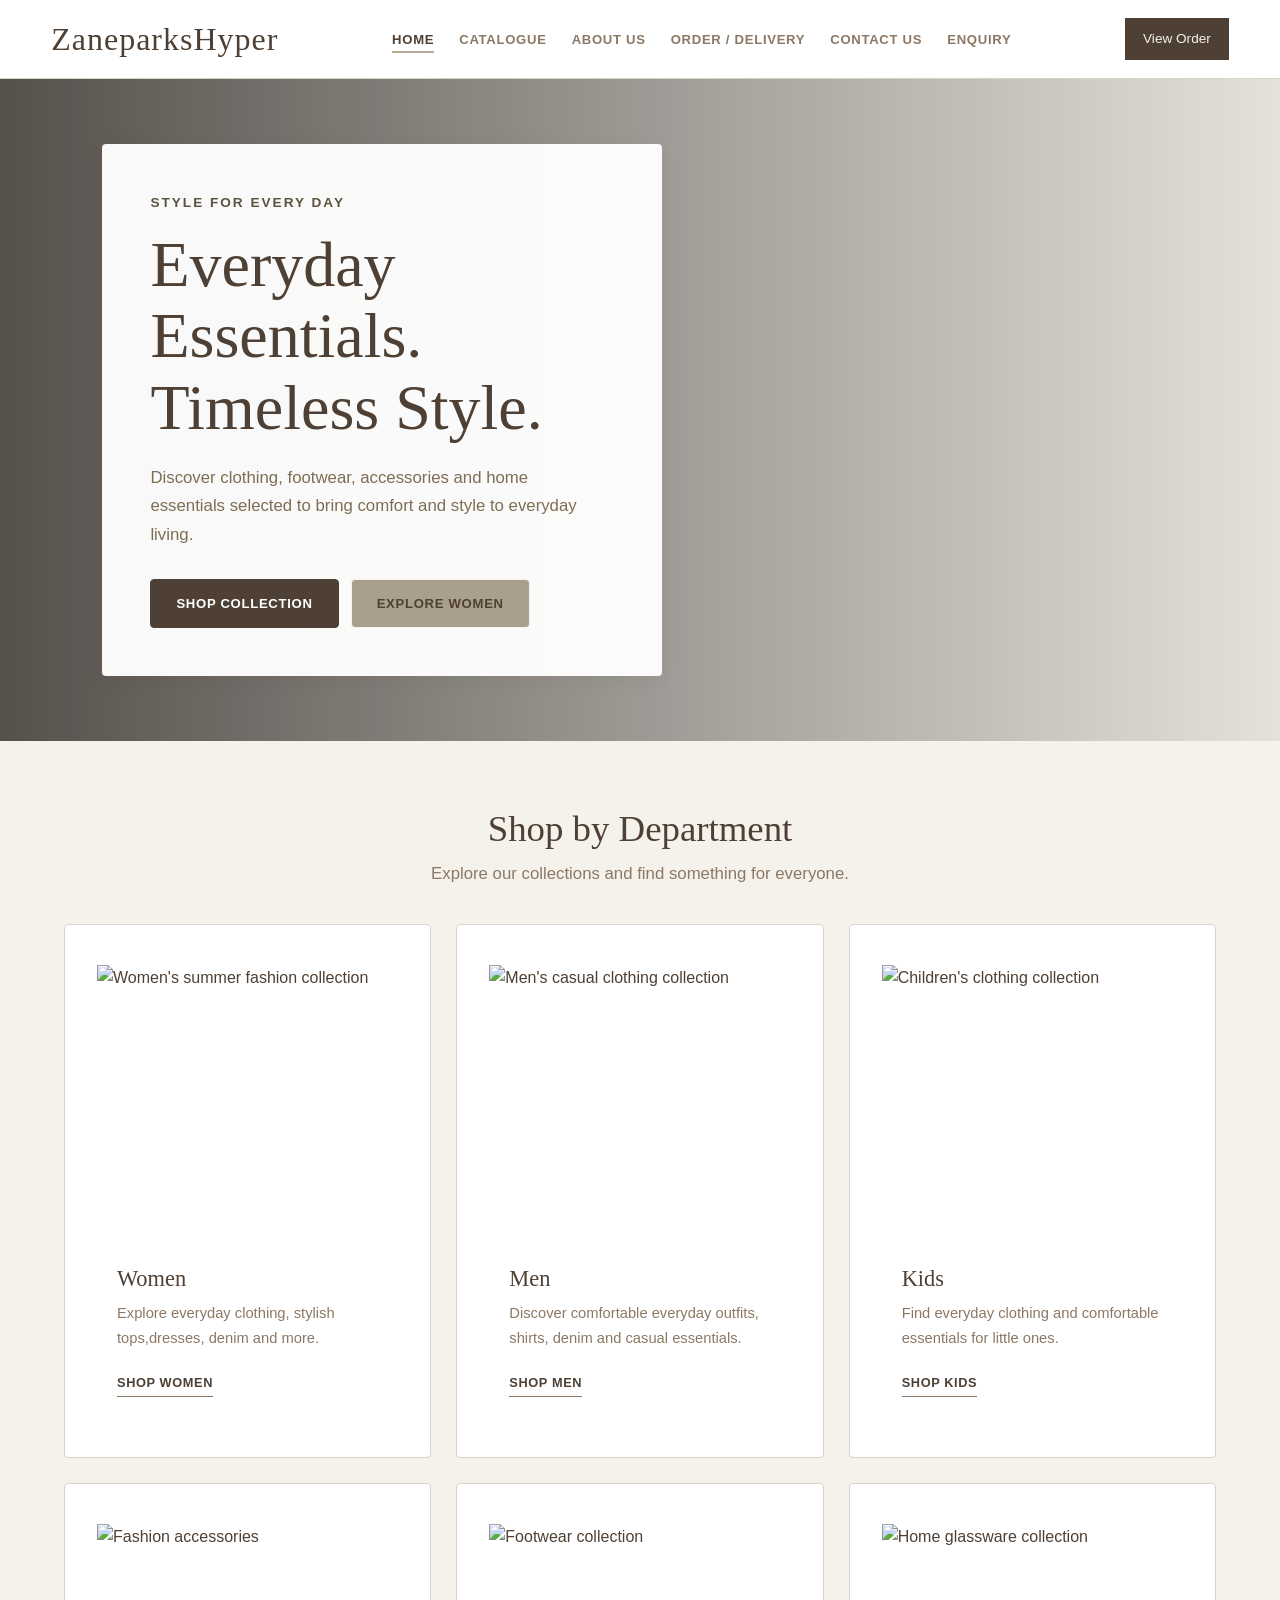
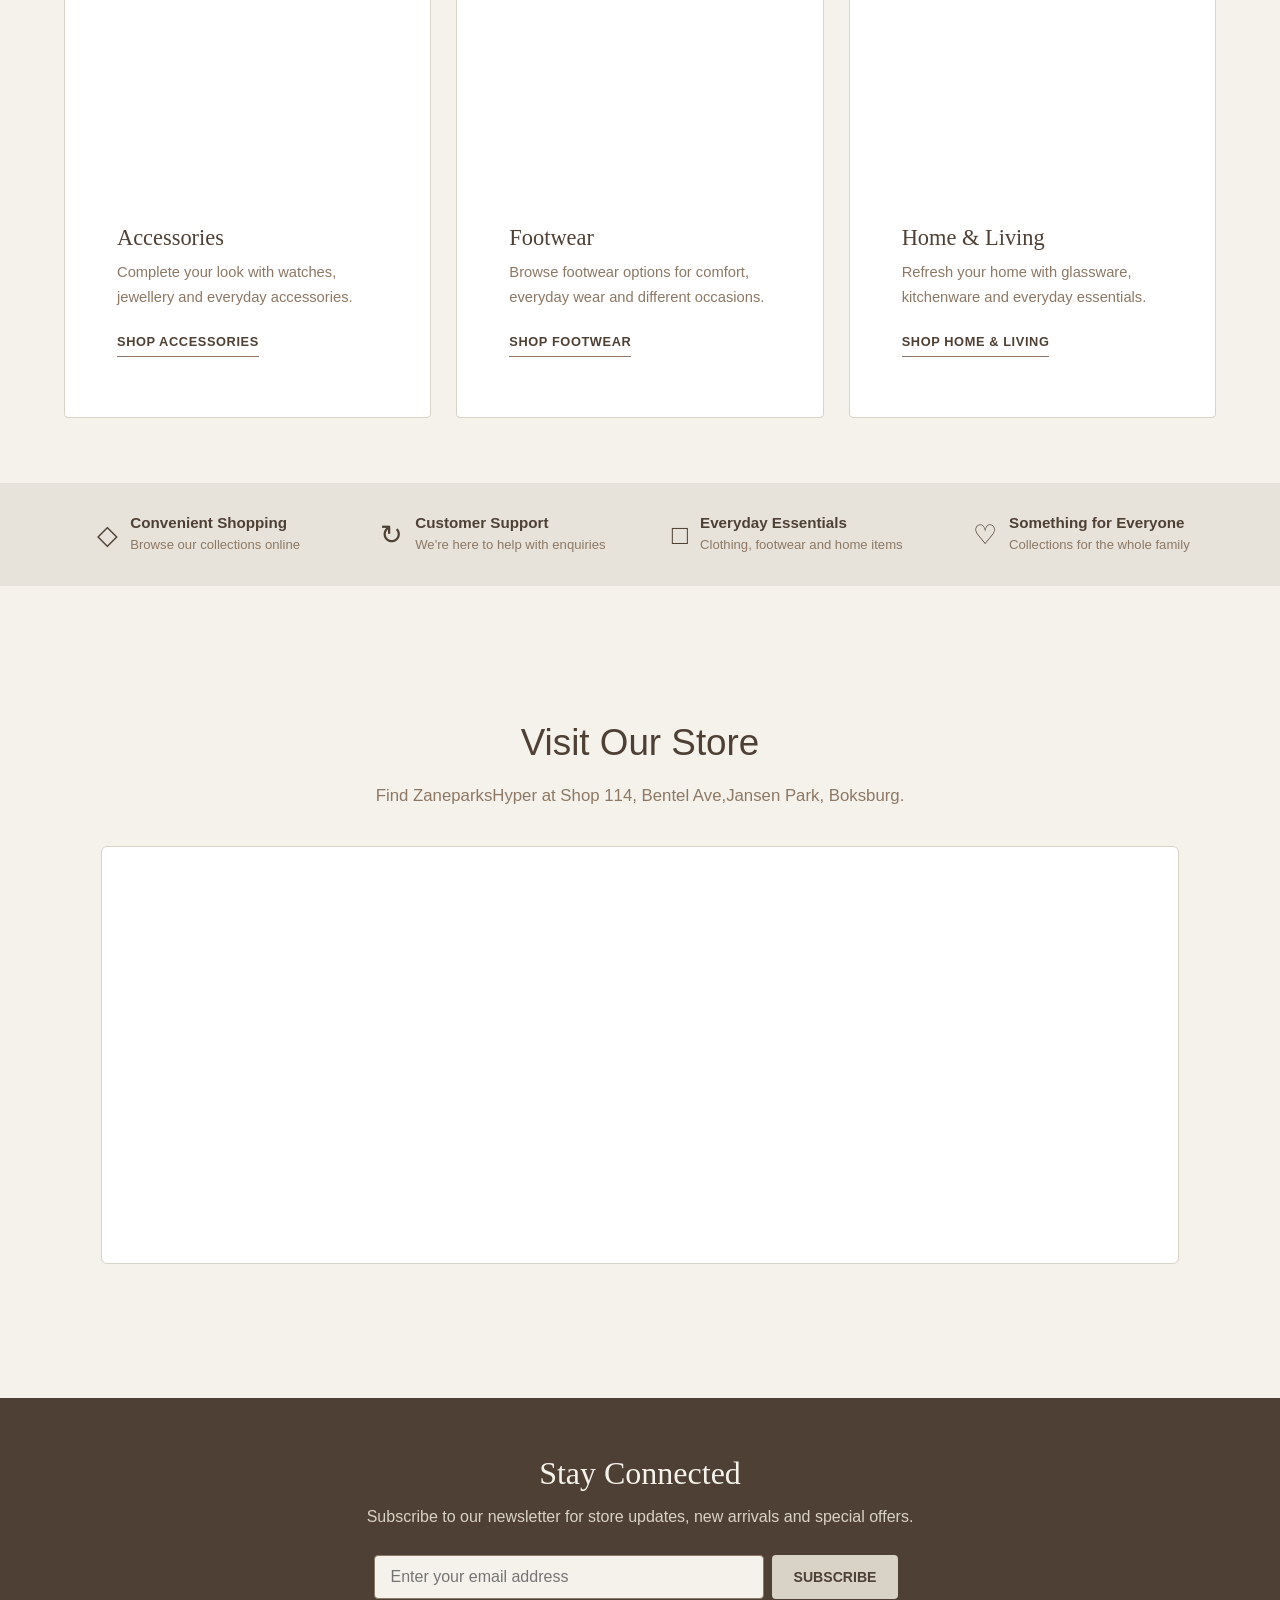
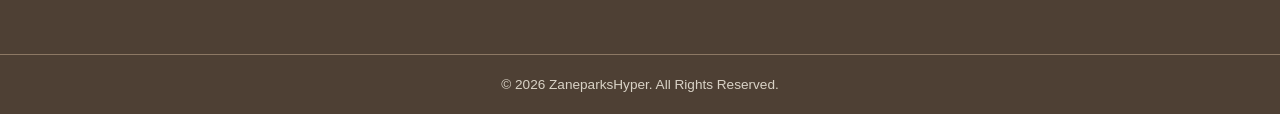
==== index.html @ 236a752f "update all systems" ====
<!DOCTYPE html>
<html lang="en">
<head>
<meta charset="UTF-8">
<meta name="viewport" content="width=device-width, initial-scale=1.0">
<title>ZaneparksHyper | Fashion, Footwear &amp; Home Essentials</title>
<meta name="description" content="Discover clothing, footwear, accessories, kids' fashion and home essentials at ZaneparksHyper in South Africa.">
<meta name="keywords" content="ZaneparksHyper, South African retail, clothing, footwear, accessories, kids, home essentials">
<link rel="stylesheet" href="css\styles.css">
<style>
:root {
    --page-bg: #F5F2EC;
    --text: #4E4034;
    --muted: #8C7864;
    --border: #D9D2C6;
    --hover: #B7A996;
    --white: #FFFFFF;
}
* {
    box-sizing: border-box;
}
html {
    scroll-behavior: smooth;
}
body {
    margin: 0;
    background: #F5F2EC;
    color: #4E4034;
    font-family: "Source Sans Pro", Arial, sans-serif;
    line-height: 1.6;
}
img {
    display: block;
    width: 100%;
    height: auto;
}
a {
    color: inherit;
}
.Global-header {
    background: #ffff;
    padding: 18px 4%;
    border-bottom: 1px solid #D9D2C6;
}
.header-container {
    max-width: 1400px;
    margin: auto;
    display: flex;
    justify-content: space-between;
    align-items: center;
    gap: 25px;
}
.brand-logo {
    flex-shrink: 0;
}
.brand-logo h1 {
    font-family: Georgia, serif;
    font-weight: normal;
    font-size: 2rem;
     letter-spacing: 1px;
    margin: 0;
    color: #4E4034;
}
.nav-link ul {
    display: flex;
    align-items: center;
    flex-wrap: wrap;
    gap: 25px;
    list-style: none;
    padding: 0;
    margin: 0;
}
.nav-link a {
    text-decoration: none;
    color: #8C7864;
    font-size: 0.82rem;
    font-weight: 600;
    text-transform: uppercase;
    letter-spacing: 0.7px;
    transition: color 0.3s ease;
}
.nav-link a:hover,.nav-link a:focus,.nav-link a.active {
    color: #4E4034;
}
.header-actions a {
    display: inline-block;
    text-decoration: none;
    color: #F5F2EC;
    background: #4E4034;
    padding: 10px 18px;
    font-size: 0.85rem;
    transition: background 0.3s ease;
}
.header-actions a:hover {
    background: #8C7864;
}
.hero-showcase {
    min-height: 470px;
    display: flex;
    align-items: center;
    padding: 65px 8%;
    background:
        linear-gradient(90deg, rgba(35, 29, 24, 0.76), rgba(35, 29, 24, 0.08)),
        url("assets\women dress.jpg") center 35% / cover no-repeat;
}
.hero-content-box {
    width: 100%;
    max-width: 1300px;
    margin: auto;
}
.hero-text {
    max-width: 560px;
    color: #605656;
        }
.hero-tagline {
    display: block;
    text-transform: uppercase;
    letter-spacing: 2px;
    font-size: 0.85rem;
    margin-bottom: 15px;
    color: #5c533f;
}
.hero-text h2 {
    font-family: Georgia, serif;
    font-weight: normal;
    font-size: clamp(2.5rem, 5vw, 4rem);
    line-height: 1.12;
    margin: 0 0 20px;
}
.hero-text p {
    font-size: 1.05rem;
    max-width: 430px;
    margin-bottom: 30px;
    color: #7d6e53;
}
.hero-actions {
    display: flex;
    flex-wrap: wrap;
    gap: 12px;
}
.btn {
    display: inline-block;
    text-decoration: none;
    text-align: center;
    padding: 13px 25px;
    font-size: 0.82rem;
    font-weight: bold;
    text-transform: uppercase;
    letter-spacing: 0.7px;
    transition: all 0.3s ease;
}
.btn-primary {
    background: #4E4034;
    color: #FFFFFF;
    border: 1px solid #4E4034;
}
.btn-primary:hover {
    background: #8C7864;
    border-color: #8C7864;
}
.btn-light {
    background: #a99f8c;
    color: #4E4034;
    border: 1px solid #F5F2EC;
}
.btn-light:hover {
    background: #afaba4;
}
.homepage-main-content {
    max-width: 1400px;
    margin: 65px auto;
    padding: 0 5%;
}
.section-heading {
    text-align: center;
    margin-bottom: 35px;
}
.section-title {
    font-family: Georgia, serif;
    font-weight: normal;
    font-size: 2.3rem;
    margin: 0 0 8px;
    color: #4E4034;
}
.section-subtitle {
    color: #8C7864;
    margin: 0;
}
.catalogue-cards-container {
    display: grid;
    grid-template-columns: repeat(3, minmax(0, 1fr));
    gap: 25px;
}
.catalogue-card {
    background: #FFFFFF;
    overflow: hidden;
    border: 1px solid #D9D2C6;
    transition: transform 0.3s ease, box-shadow 0.3s ease;
}
.catalogue-card:hover {
    transform: translateY(-4px);
    box-shadow: 0 8px 20px rgba(78, 64, 52, 0.12);
}
.catalogue-card img {
    width: 100%;
    height: 280px;
    object-fit: cover;
    object-position: center;
}
.card-body {
    padding: 20px;
}
.card-body h3 {
    font-family: Georgia, serif;
    font-size: 1.4rem;
    font-weight: normal;
    margin: 0 0 8px;
}
.card-body p {
    color: #8C7864;
    font-size: 0.92rem;
    margin: 0 0 18px;
}
.card-cta-link {
    display: inline-block;
    color: #4E4034;
    text-decoration: none;
    text-transform: uppercase;
    font-weight: bold;
    font-size: 0.8rem;
    letter-spacing: 0.6px;
    border-bottom: 1px solid #8C7864;
    padding-bottom: 3px;
}
.card-cta-link:hover {
    color: #8C7864;
}
.benefits-section {
    background: #E8E3DA;
    padding: 30px 5%;
    margin-top: 65px;
}
.benefits-container {
    max-width: 1300px;
    margin: auto;
    display: grid;
    grid-template-columns: repeat(4, 1fr);
    gap: 25px;
}
.benefit-item {
    display: flex;
    align-items: center;
    justify-content: center;
    gap: 12px;
    text-align: left;
}
.benefit-icon {
    font-size: 1.7rem;
}
.benefit-item h3 {
    font-size: 0.95rem;
    margin: 0;
    font-weight: 600;
}
.benefit-item p {
    font-size: 0.82rem;
    color: #8C7864;
    margin: 2px 0 0;
}
.store-location-section {
    margin: 70px auto;
}
.store-location-container {
    max-width: 1200px;
    margin: auto;
    padding: 0 5%;
}
.store-map-wrapper {
    margin-top: 30px;
    border: 1px solid #D9D2C6;
    background: #FFFFFF;
    padding: 8px;
}
.store-map-wrapper iframe {
    display: block;
    width: 100%;
    height: 400px;
    border: 0;
    }
.global-footer {
    background: #4E4034;
    color: #F5F2EC;
    margin-top: 60px;
}
.footer-newsletter-section {
    max-width: 650px;
    margin: auto;
    padding: 55px 20px;
    text-align: center;
}
.footer-newsletter-section h2 {
    font-family: Georgia, serif;
    font-size: 2rem;
    font-weight: normal;
    margin: 0 0 10px;
}
.footer-newsletter-section p {
    color: #D9D2C6;
    margin-bottom: 25px;
}
.newsletter-inline-form {
    display: flex;
    flex-wrap: wrap;
    justify-content: center;
     gap: 8px;
}
.form-input {
    flex: 1 1 230px;
    min-width: 0;
    padding: 13px;
    border: 1px solid #8C7864;
    background: #F5F2EC;
    color: #4E4034;
}
.btn-submit {
    padding: 13px 22px;
    border: 0;
    background: #D9D2C6;
    color: #4E4034;
    font-weight: bold;
    text-transform: uppercase;
    cursor: pointer;
}
.btn-submit:hover {
    background: #B7A996;
}
.feedback-box {
    padding: 12px;
     margin-top: 15px;
    border-radius: 4px;
    font-size: 0.95rem;
    font-weight: bold;
    overflow-wrap: anywhere;
}
.feedback-box:empty {
    display: none;
}
.feedback-box.error-msg {
    background: #f8d7da;
    color: #721c24;
}
.feedback-box.loading-msg {
    background: #fff3cd;
    color: #856404;
}
.feedback-box.success-msg {
    background: #d4edda;
    color: #155724;
}
.footer-bottom-bar {
    border-top: 1px solid #8C7864;
    text-align: center;
    padding: 18px;
    color: #D9D2C6;
    font-size: 0.85rem;
}
.footer-bottom-bar p {
    margin: 0;
}
.visually-hidden {
    position: absolute;
    width: 1px;
    height: 1px;
    padding: 0;
    margin: -1px;
    overflow: hidden;
    clip: rect(0, 0, 0, 0);
    white-space: nowrap;
    border: 0;
}
@media (max-width: 900px) {
    .header-container {
        flex-direction: column;
    }
.nav-link ul {
    justify-content: center;
    gap: 15px;
}
.catalogue-cards-container {
    grid-template-columns: repeat(2, minmax(0, 1fr));
    }
.benefits-container {
    grid-template-columns: repeat(2, 1fr);
}
}
@media (max-width: 600px) {
    .Global-header {
        padding: 18px 15px;
    }
.brand-logo h1 {
    font-size: 1.7rem;
}
.nav-link ul {
    gap: 10px 15px;
}
.nav-link a {
    font-size: 0.75rem;
}
.hero-showcase {
    min-height: 430px;
    padding: 45px 22px;
    background-position: 60% center;
}
.hero-text h2 {
    font-size: 2.5rem;
}
.hero-text p {
    font-size: 0.95rem;
}
.homepage-main-content {
    margin: 45px auto;
    padding: 0 18px;
}
.section-title {
    font-size: 1.9rem;
}
.catalogue-cards-container {
    grid-template-columns: 1fr;
    gap: 20px;
}
.catalogue-card img {
    height: 300px;
}
.benefits-container {
    grid-template-columns: 1fr;
    gap: 22px;
}
.benefit-item {
    justify-content: flex-start;
}
.newsletter-inline-form {
    flex-direction: column;
}
.form-input,.btn-submit {
    width: 100%;
}
.store-map-wrapper iframe {
    height: 320px;
}
    }
</style>
</head>
<body>
    <header class="Global-header">
        <div class="header-container">
            <div class="brand-logo">
                <h1>ZaneparksHyper</h1>
            </div>
            <nav class="nav-link" aria-label="Main navigation">
                <ul>
                    <li><a href="index.html" class="active" aria-current="page">Home</a></li>
                    <li><a href="catalogue.html">Catalogue</a></li>
                    <li><a href="about_Us.html">About Us</a></li>
                    <li><a href="order.html">Order / Delivery</a></li>
                    <li><a href="contact.html">Contact Us</a></li>
                    <li><a href="enquiry.html">Enquiry</a></li>
                </ul>
            </nav>
            <div class="header-actions">
                <a href="order.html">View Order</a>
            </div>
        </div>
    </header>
    <main>
        <section class="hero-showcase" aria-labelledby="heroHeading">
            <div class="hero-content-box">
                <div class="hero-text">
                    <span class="hero-tagline">Style for Every Day</span>
                    <h2 id="heroHeading">Everyday Essentials. Timeless Style.</h2>
                    <p>Discover clothing, footwear, accessories and home essentials selected to bring comfort and style to everyday living.</p>
                    <div class="hero-actions">
                        <a href="catalogue.html" class="btn btn-primary">Shop Collection</a>
                        <a href="catalogue.html#women" class="btn btn-light">Explore Women</a>
                    </div>
                </div>
            </div>
        </section>
        <section class="homepage-main-content catalogue-grid-section" aria-labelledby="catalogueGridHeading">
            <div class="section-heading">
                <h2 id="catalogueGridHeading" class="section-title">Shop by Department</h2>
                <p class="section-subtitle"> Explore our collections and find something for everyone. </p>
            </div>
            <div class="catalogue-cards-container">
                <article class="catalogue-card">
                    <img src="assets\women clothing (2).jpg" alt="Women's summer fashion collection" loading="lazy">
                    <div class="card-body">
                        <h3>Women</h3>
                        <p>Explore everyday clothing, stylish tops,dresses, denim and more.</p>
                        <a href="catalogue.html#women" class="card-cta-link">Shop Women</a>
                    </div>
                </article>
                <article class="catalogue-card">
                    <img src="assets\Quater jersry.jpg" alt="Men's casual clothing collection"loading="lazy">
                    <div class="card-body">
                        <h3>Men</h3>
                        <p>Discover comfortable everyday outfits, shirts, denim and casual essentials.</p>
                        <a href="catalogue.html#men" class="card-cta-link"> Shop Men</a>
                    </div>
                </article>
                <article class="catalogue-card">
                <img src="assets\kids.jpg" alt="Children's clothing collection" loading="lazy">
                <div class="card-body">
                    <h3>Kids</h3>
                    <p>Find everyday clothing and comfortable essentials for little ones.</p>
                    <a href="catalogue.html#kids" class="card-cta-link">Shop Kids</a>
                </div>
            </article>
            <article class="catalogue-card">
                <img src="assets\earrings.jpg" alt="Fashion accessories" loading="lazy">
                <div class="card-body">
                    <h3>Accessories</h3>
                    <p>Complete your look with watches, jewellery and everyday accessories.</p>
                    <a href="catalogue.html#accessories" class="card-cta-link">Shop Accessories</a>
                </div>
            </article>
            <article class="catalogue-card">
                <img src="assets\Sandles.jpg" alt="Footwear collection" loading="lazy">
                <div class="card-body">
                    <h3>Footwear</h3>
                    <p> Browse footwear options for comfort, everyday wear and different occasions.</p>
                    <a href="catalogue.html#footwear" class="card-cta-link"> Shop Footwear</a>
                </div>
            </article>
            <article class="catalogue-card">
                <img src="assets\glassware.jpg" alt="Home glassware collection" loading="lazy">
                <div class="card-body">
                    <h3>Home &amp; Living</h3>
                    <p> Refresh your home with glassware, kitchenware and everyday essentials.</p>
                    <a href="catalogue.html#homeware" class="card-cta-link">Shop Home &amp; Living</a>
                </div>
            </article>
        </div>
    </section>
    <section class="benefits-section" aria-label="Our shopping benefits">
        <div class="benefits-container">
            <div class="benefit-item">
                <span class="benefit-icon" aria-hidden="true">◇</span>
                <div>
                    <h3>Convenient Shopping</h3>
                    <p>Browse our collections online</p>
                </div>
            </div>
            <div class="benefit-item">
                <span class="benefit-icon" aria-hidden="true">↻</span>
                <div>
                    <h3>Customer Support</h3>
                    <p>We're here to help with enquiries</p>
                </div>
            </div>
            <div class="benefit-item">
                <span class="benefit-icon" aria-hidden="true">□</span>
                <div>
                    <h3>Everyday Essentials</h3>
                    <p>Clothing, footwear and home items</p>
                </div>
            </div>
            <div class="benefit-item">
                <span class="benefit-icon" aria-hidden="true">♡</span>
                <div>
                    <h3>Something for Everyone</h3>
                    <p>Collections for the whole family</p>
                </div>
            </div>
        </div>
    </section>
    <section class="store-location-section" aria-labelledby="storeLocationHeading">
        <div class="store-location-container">
            <div class="section-heading">
                <h2 id="storeLocationHeading" class="section-title"> Visit Our Store</h2>
                <p class="section-subtitle">Find ZaneparksHyper at Shop 114, Bentel Ave,Jansen Park, Boksburg.</p>
            </div>
            <div class="store-map-wrapper">
                <iframe src="https://www.google.com/maps?q=Shop%20114%2C%20Bentel%20Ave%2C%20Jansen%20Park%2C%20Boksburg%2C%201462%2C%20South%20Africa&output=embed" title="Map showing the ZaneparksHyper store location in Boksburg" loading="lazy" allowfullscreen referrerpolicy="no-referrer-when-downgrade"></iframe>
            </div>
        </div>
    </section>
</main>
<footer class="global-footer">
    <section class="footer-newsletter-section" aria-labelledby="newsletterHeading">
        <div class="newsletter-content-box">
            <h2 id="newsletterHeading">Stay Connected</h2>
            <p> Subscribe to our newsletter for store updates, new arrivals and special offers.</p>
            <form id="storenewsletterform" class="newsletter-inline-form"novalidate>
                <label for="SubscriberEmail" class="visually-hidden">Email address</label>
                <input type="email" id="SubscriberEmail" name="email" class="form-input" placeholder="Enter your email address" autocomplete="email" required>
                <button type="submit" class="btn-submit">Subscribe</button>
                <p id="newsletterMessage" aria-live="polite"></p>
            </form>
            <div id="newsletterFeedback" class="feedback-box" role="status" aria-live="polite"></div>
        </div>
    </section>
    <div class="footer-bottom-bar">
        <p>&copy; 2026 ZaneparksHyper. All Rights Reserved.</p>
    </div>
</footer>
<script src="javascript/maps.js" defer></script>
<script src="javascript/newsletter.js" defer></script>
</body>
</html>
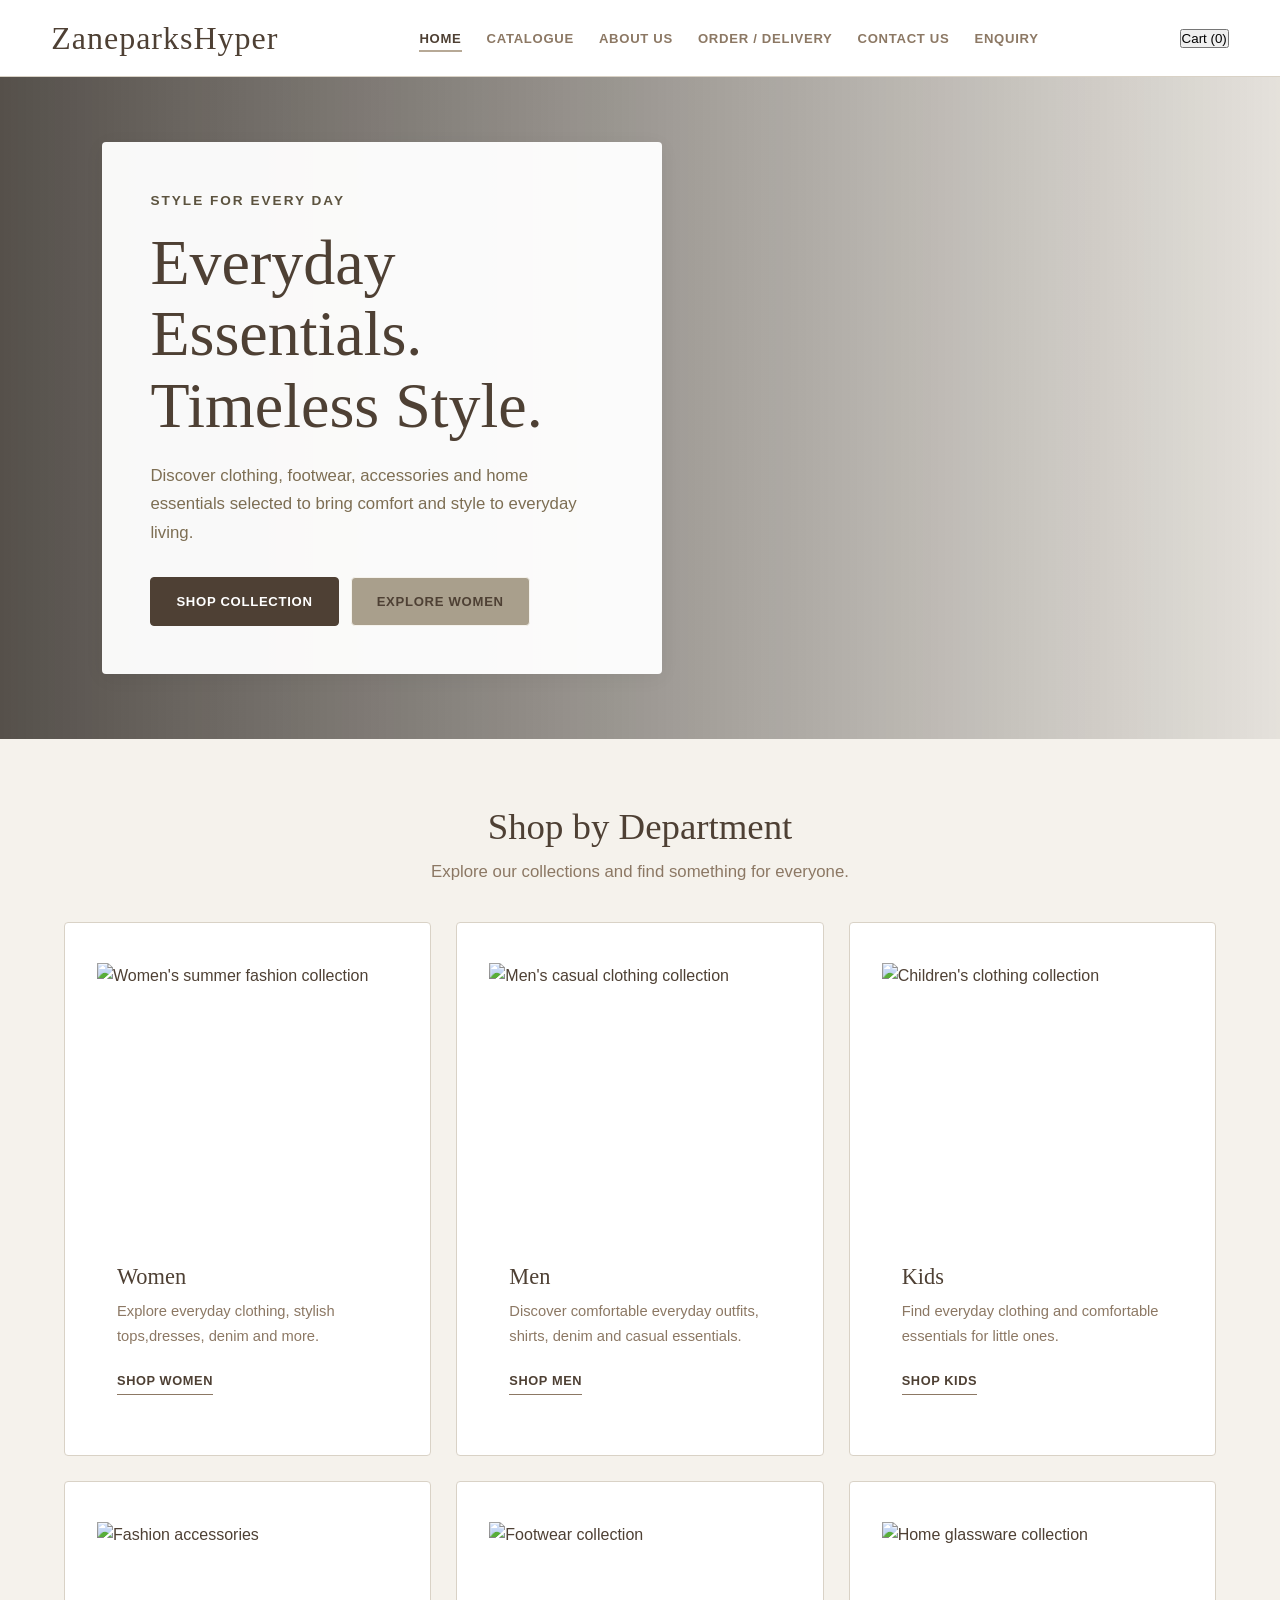
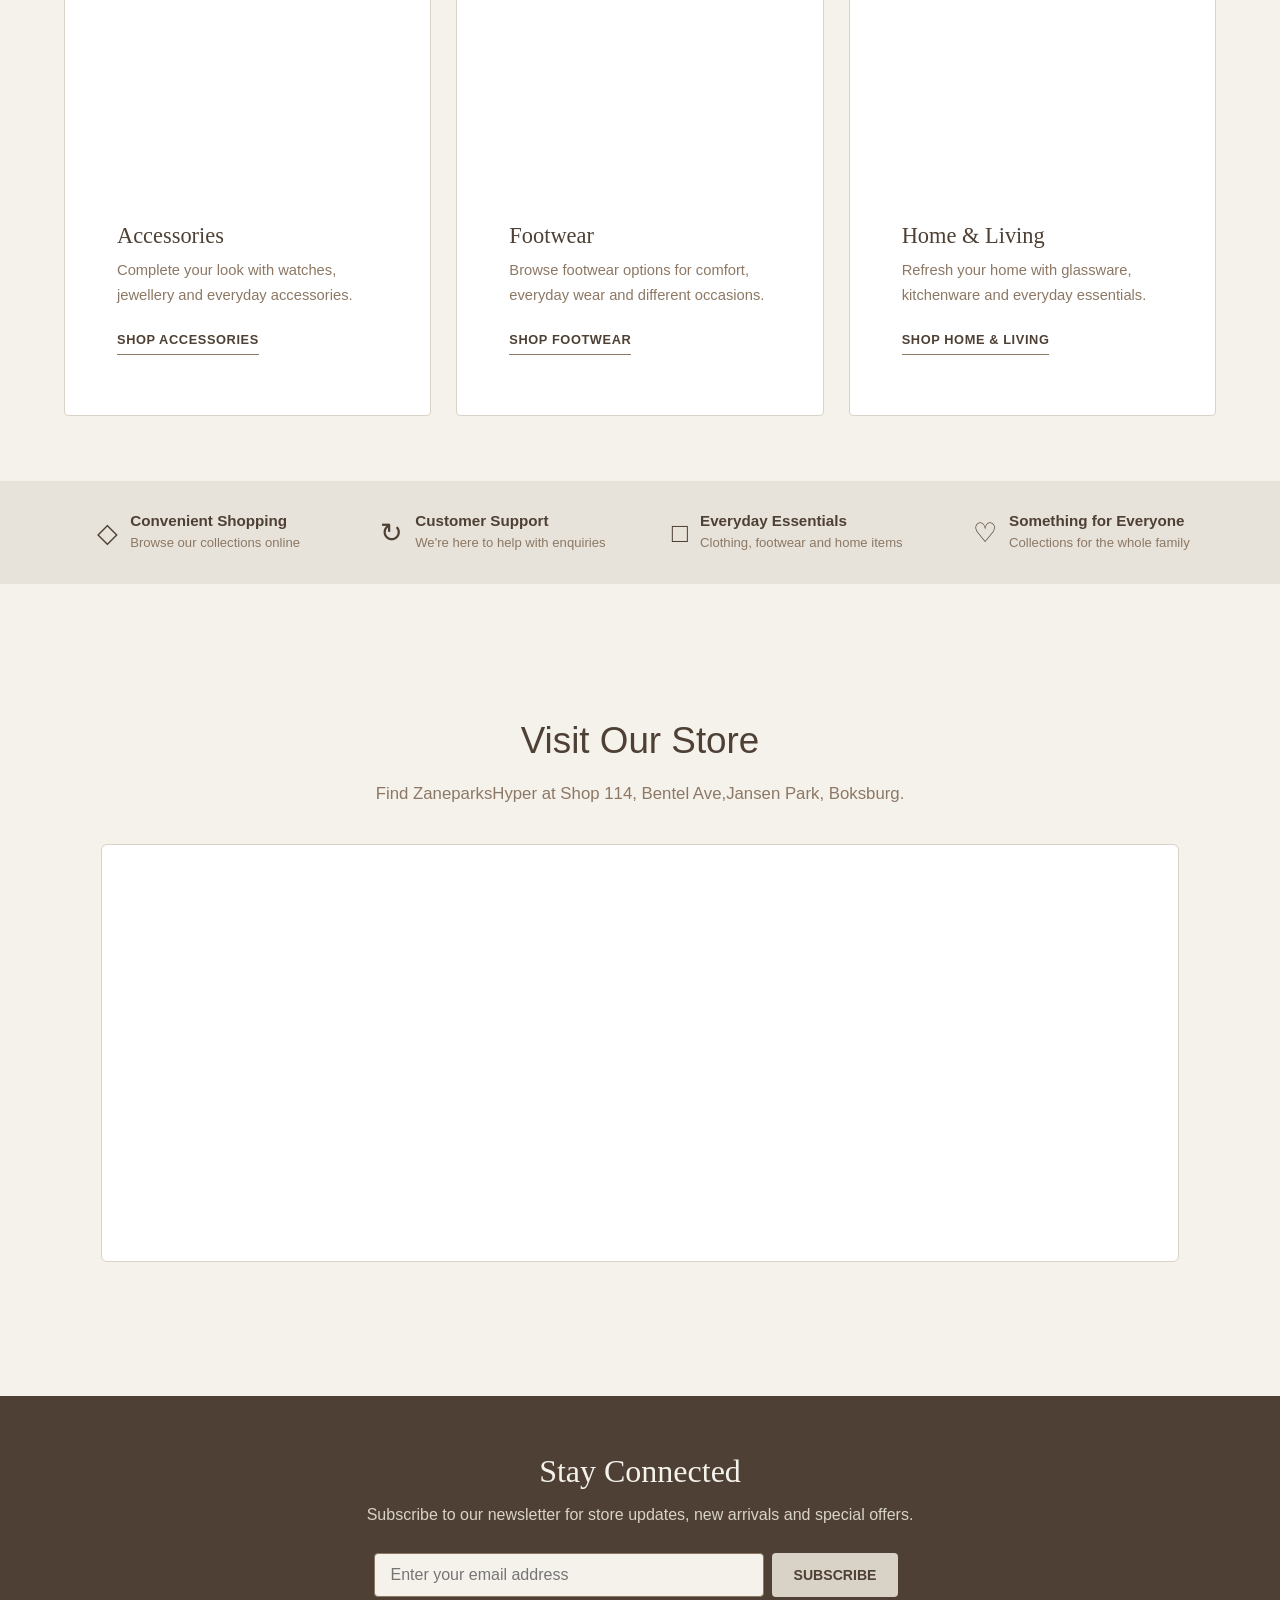
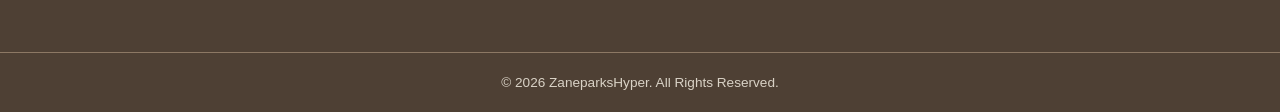
==== commit 842c836e: "update all systems" ====
--- a/index.html
+++ b/index.html
@@ -460,15 +460,13 @@
                 <ul>
                     <li><a href="index.html" class="active" aria-current="page">Home</a></li>
                     <li><a href="catalogue.html">Catalogue</a></li>
-                    <li><a href="about_Us.html">About Us</a></li>
+                    <li><a href="about_us.html">About Us</a></li>
                     <li><a href="order.html">Order / Delivery</a></li>
                     <li><a href="contact.html">Contact Us</a></li>
                     <li><a href="enquiry.html">Enquiry</a></li>
                 </ul>
             </nav>
-            <div class="header-actions">
-                <a href="order.html">View Order</a>
-            </div>
+            <button class="cart" id="openCart" type="button">Cart (<span id="cartCount">0</span>)</button>
         </div>
     </header>
     <main>
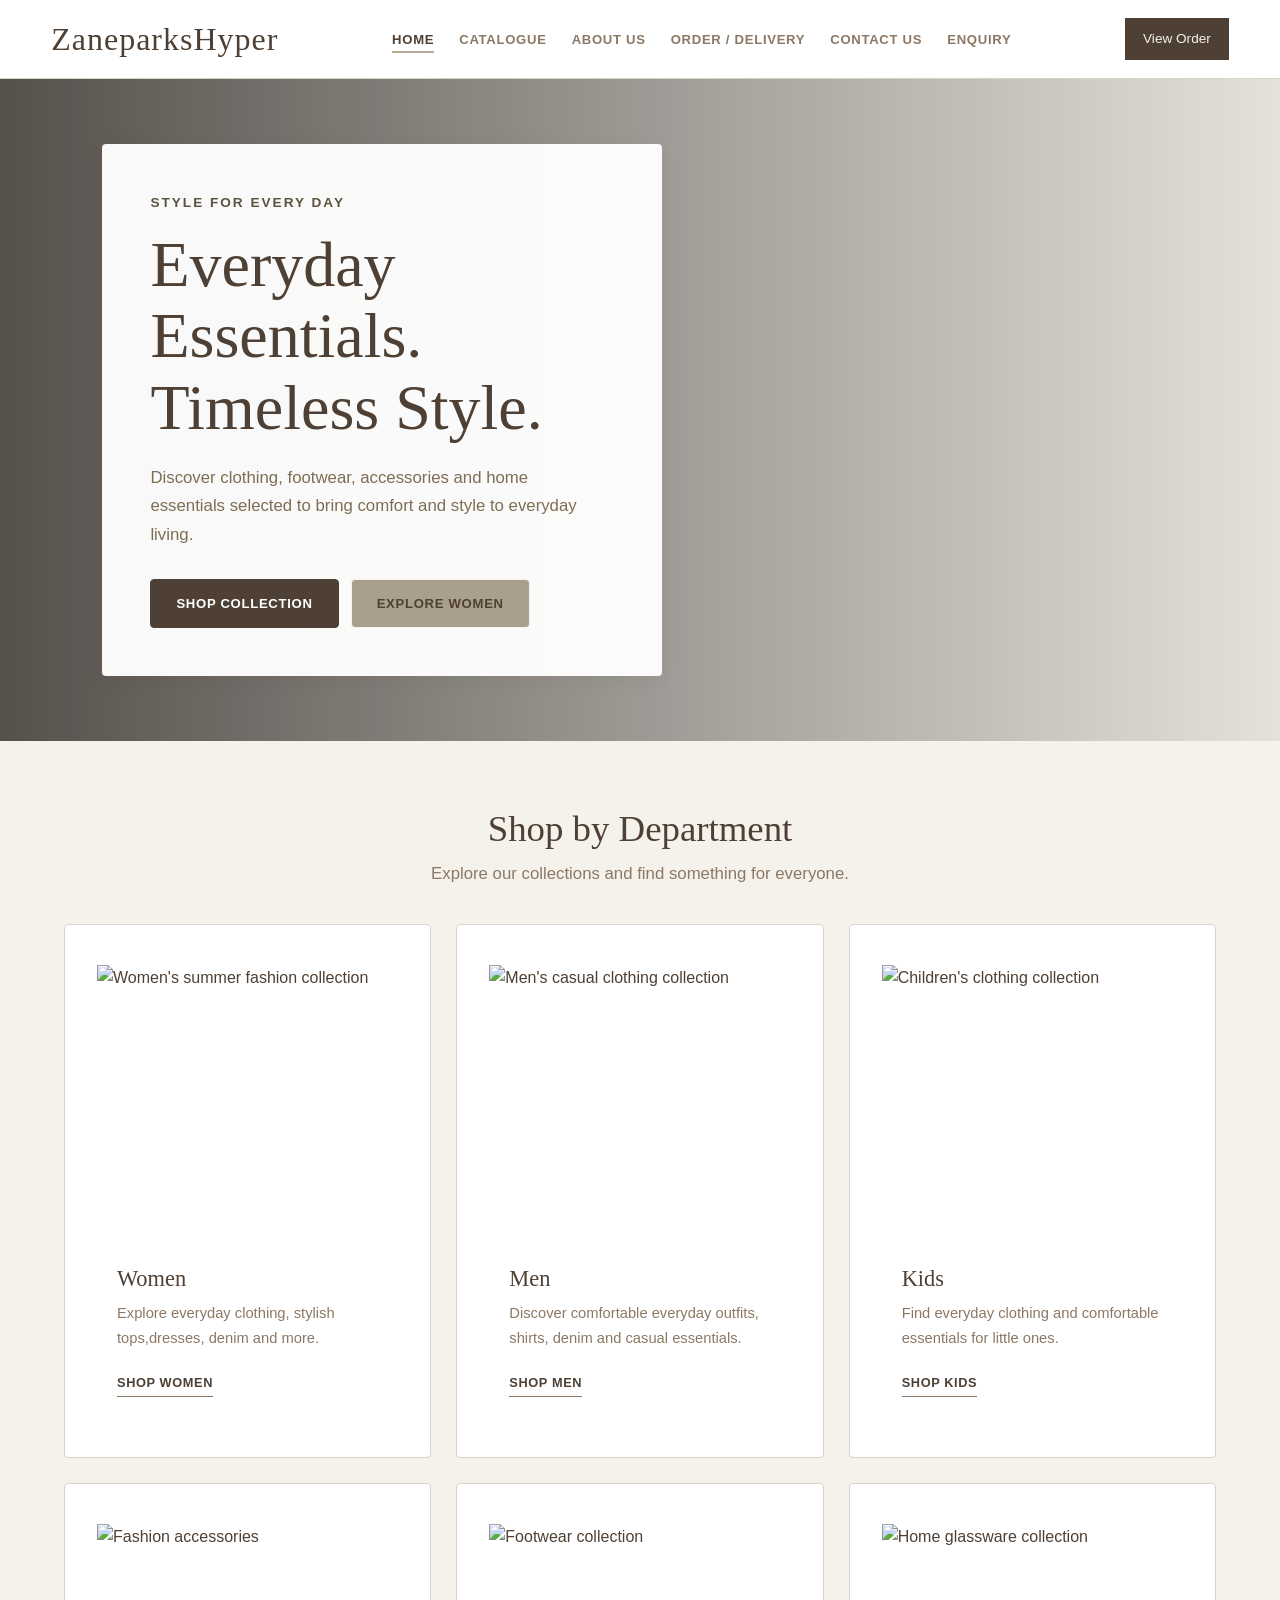
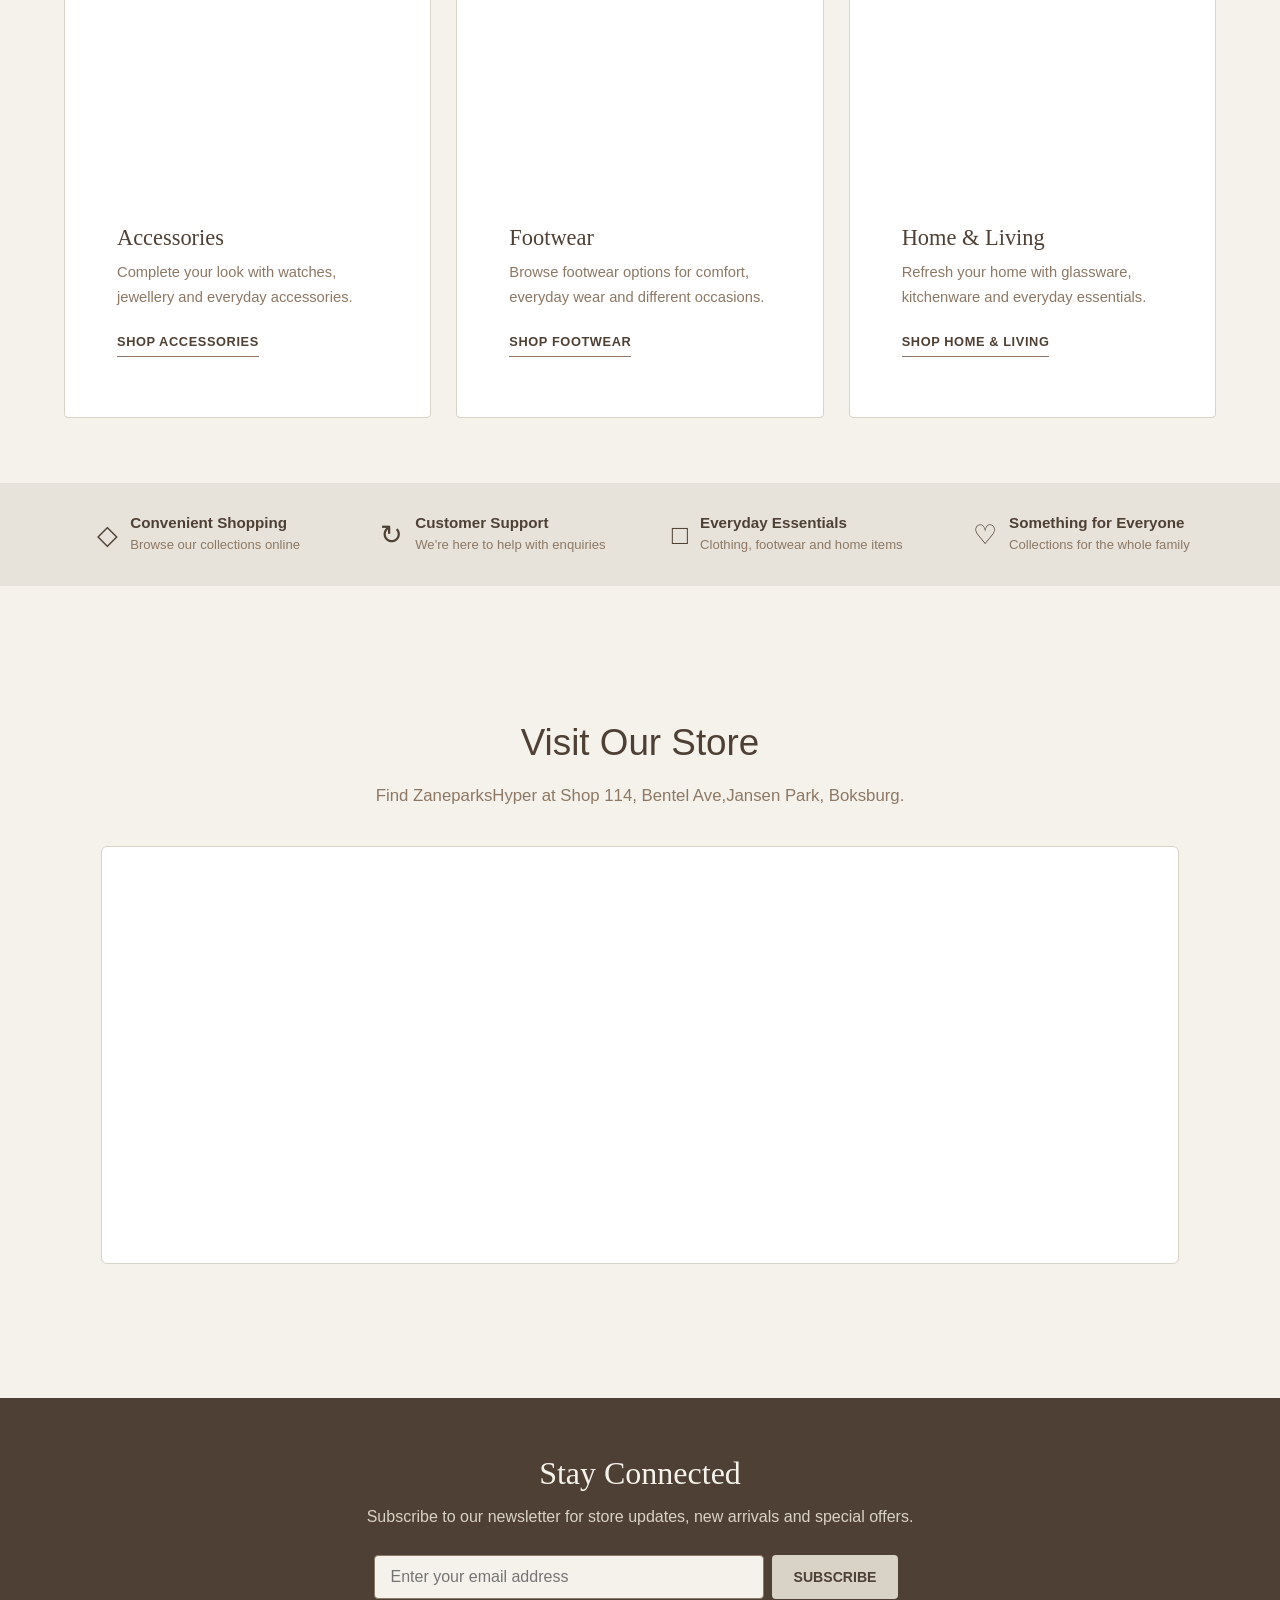
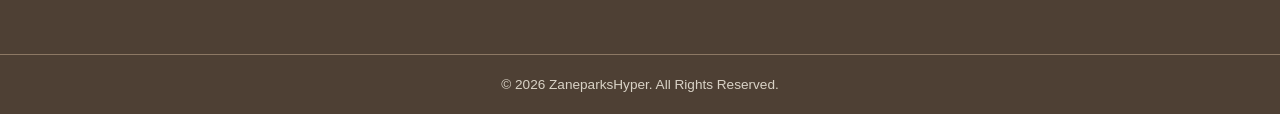
==== commit e6915cd3: "update all systems" ====
--- a/index.html
+++ b/index.html
@@ -466,7 +466,9 @@
                     <li><a href="enquiry.html">Enquiry</a></li>
                 </ul>
             </nav>
-            <button class="cart" id="openCart" type="button">Cart (<span id="cartCount">0</span>)</button>
+            <div class="header-actions">
+                <a href="order.html">View Order</a>
+            </div>
         </div>
     </header>
     <main>
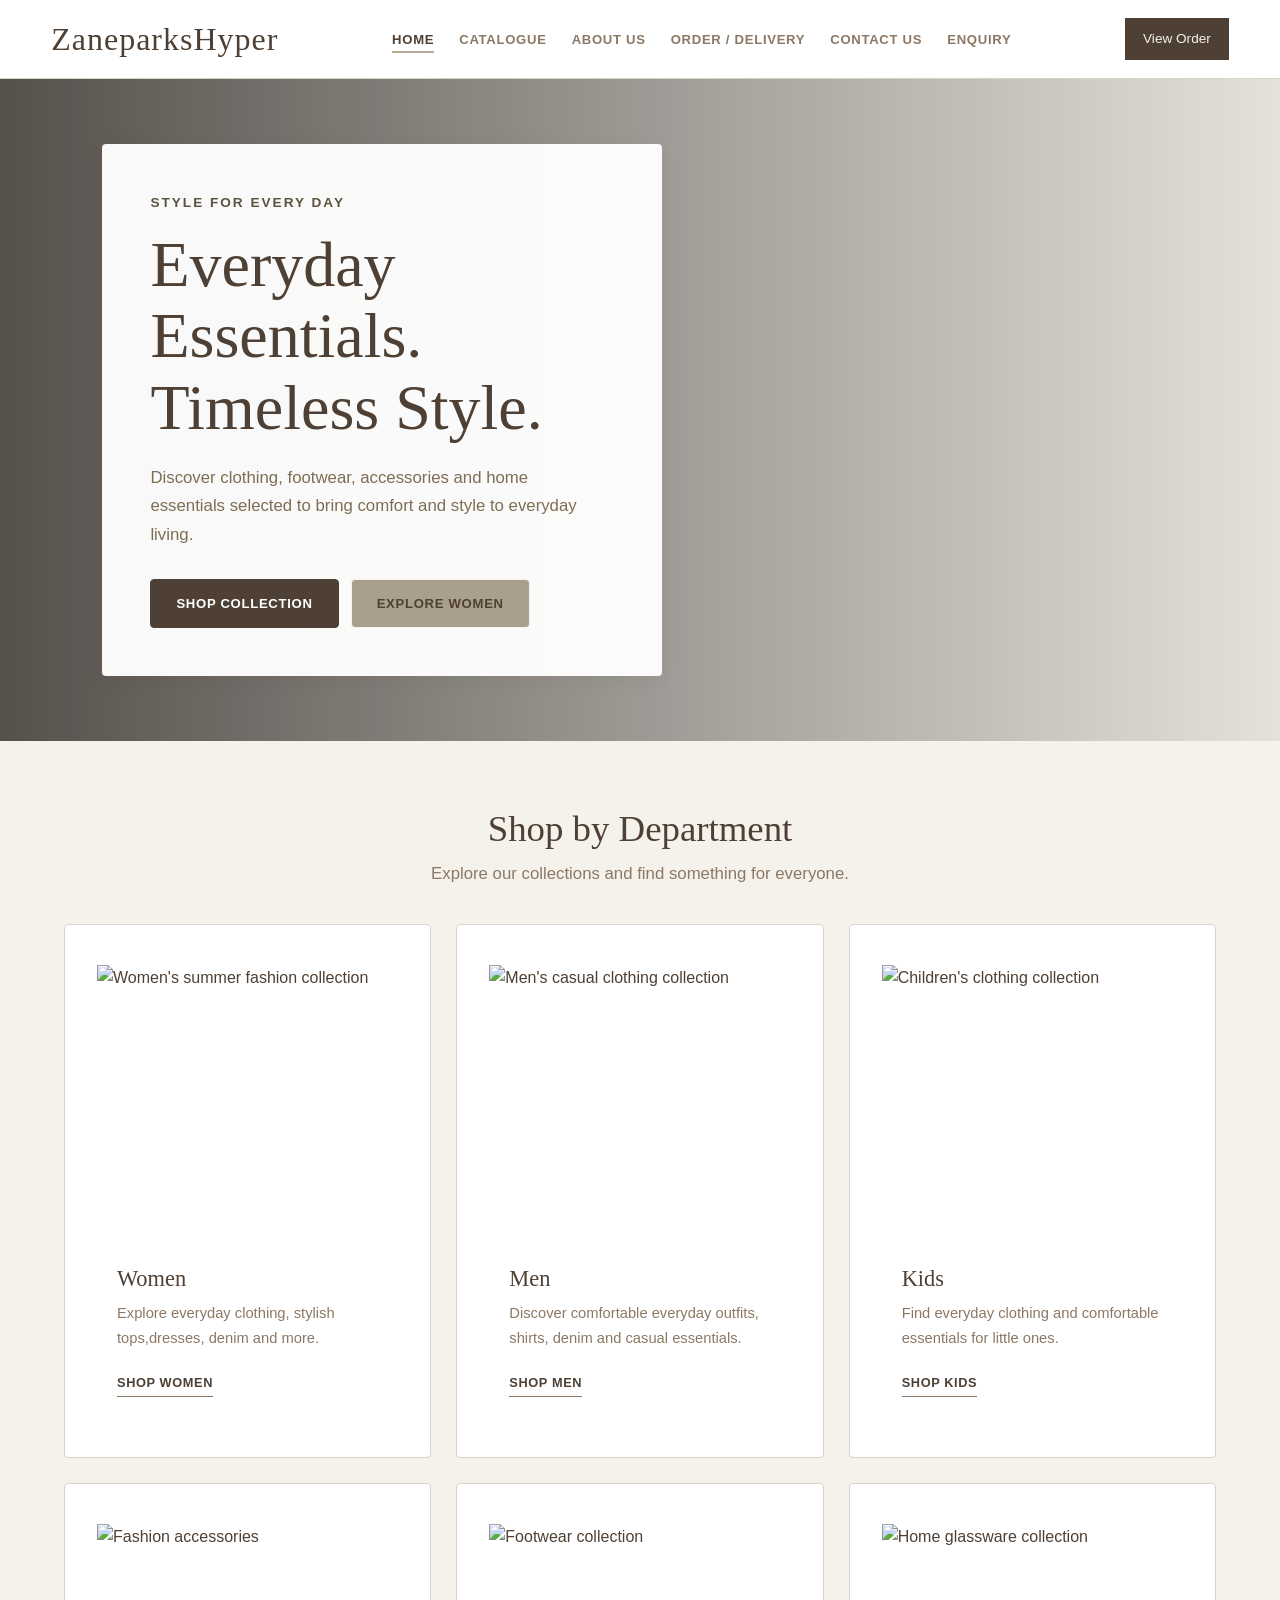
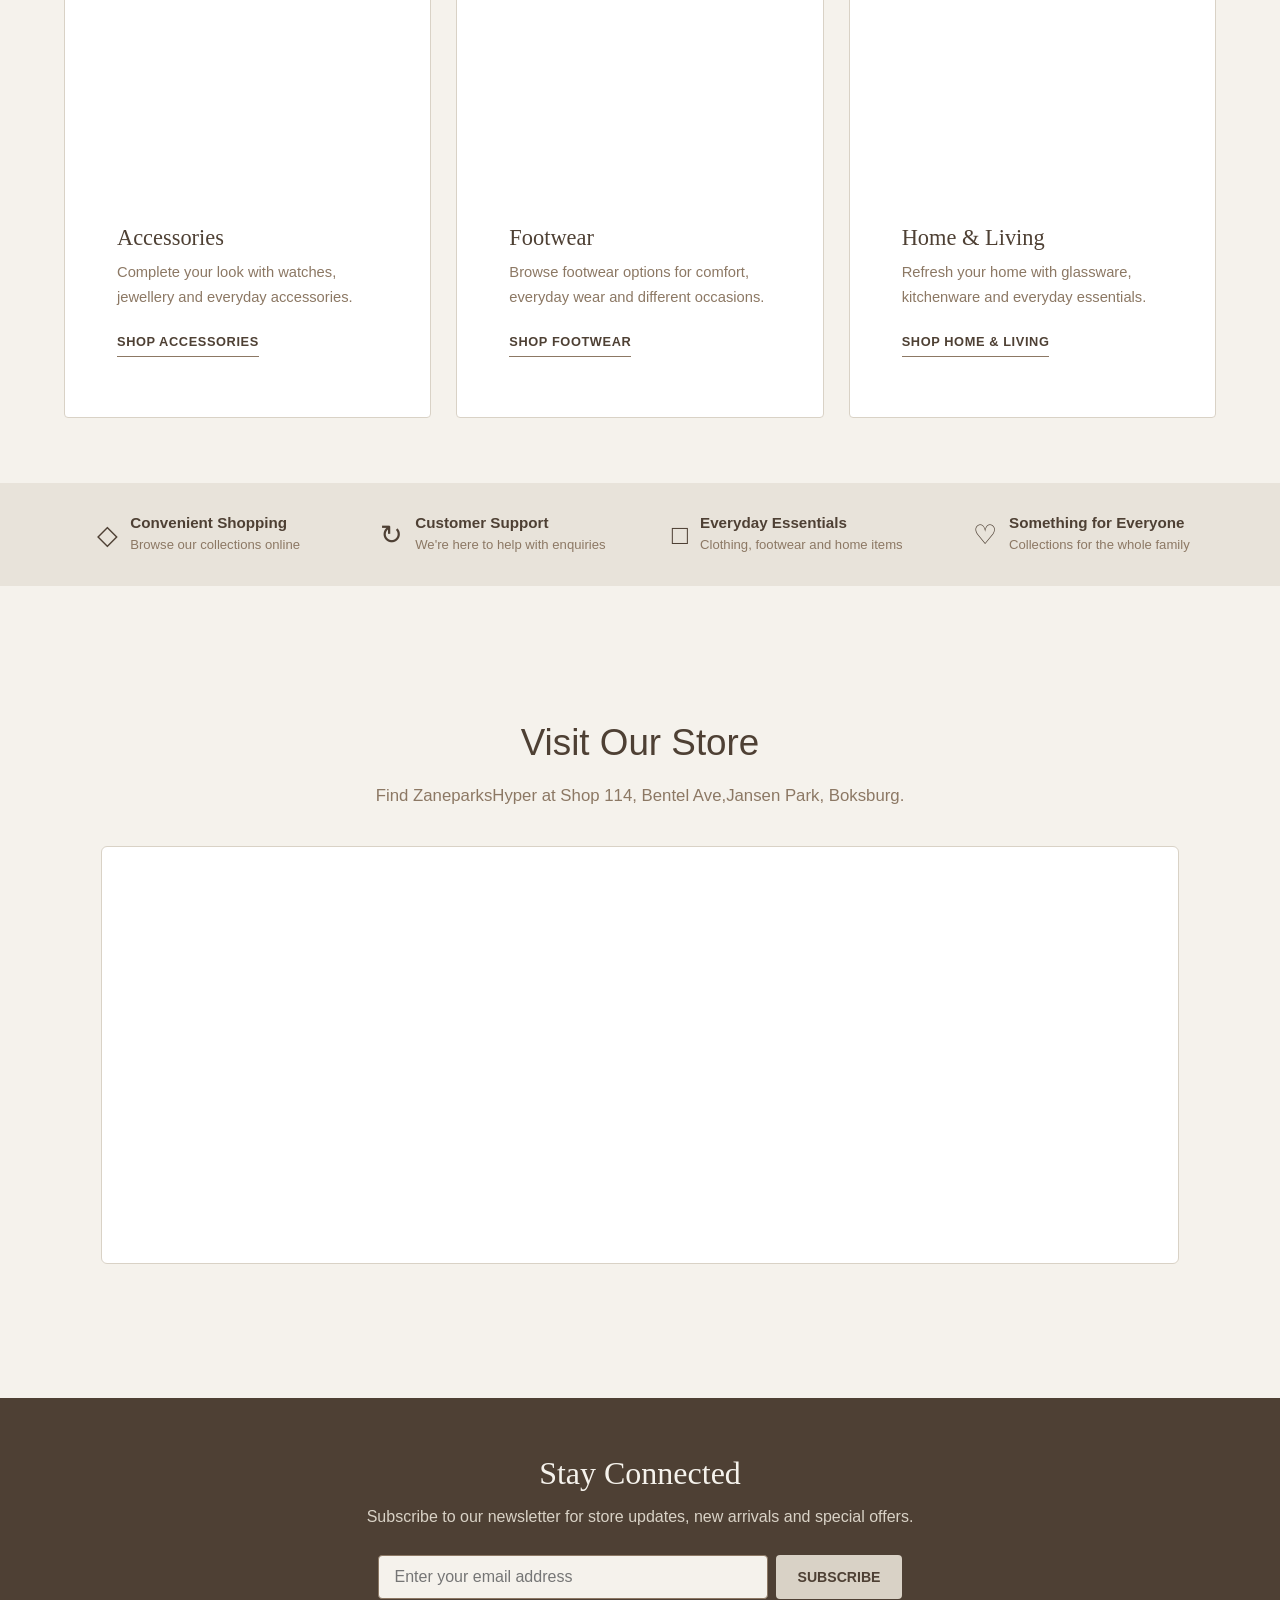
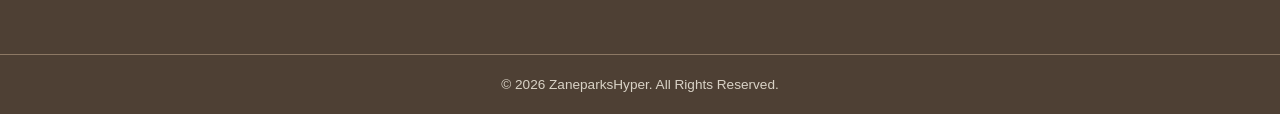
==== commit 863f06fc: "update all systems" ====
--- a/index.html
+++ b/index.html
@@ -587,18 +587,15 @@
 </main>
 <footer class="global-footer">
     <section class="footer-newsletter-section" aria-labelledby="newsletterHeading">
-        <div class="newsletter-content-box">
             <h2 id="newsletterHeading">Stay Connected</h2>
-            <p> Subscribe to our newsletter for store updates, new arrivals and special offers.</p>
-            <form id="storenewsletterform" class="newsletter-inline-form"novalidate>
+            <p>Subscribe to our newsletter for store updates, new arrivals and special offers.</p>
+            <form id="storeNewsletterform" class="newsletter-inline-form" novalidate>
                 <label for="SubscriberEmail" class="visually-hidden">Email address</label>
                 <input type="email" id="SubscriberEmail" name="email" class="form-input" placeholder="Enter your email address" autocomplete="email" required>
                 <button type="submit" class="btn-submit">Subscribe</button>
-                <p id="newsletterMessage" aria-live="polite"></p>
             </form>
             <div id="newsletterFeedback" class="feedback-box" role="status" aria-live="polite"></div>
-        </div>
-    </section>
+        </section>
     <div class="footer-bottom-bar">
         <p>&copy; 2026 ZaneparksHyper. All Rights Reserved.</p>
     </div>
